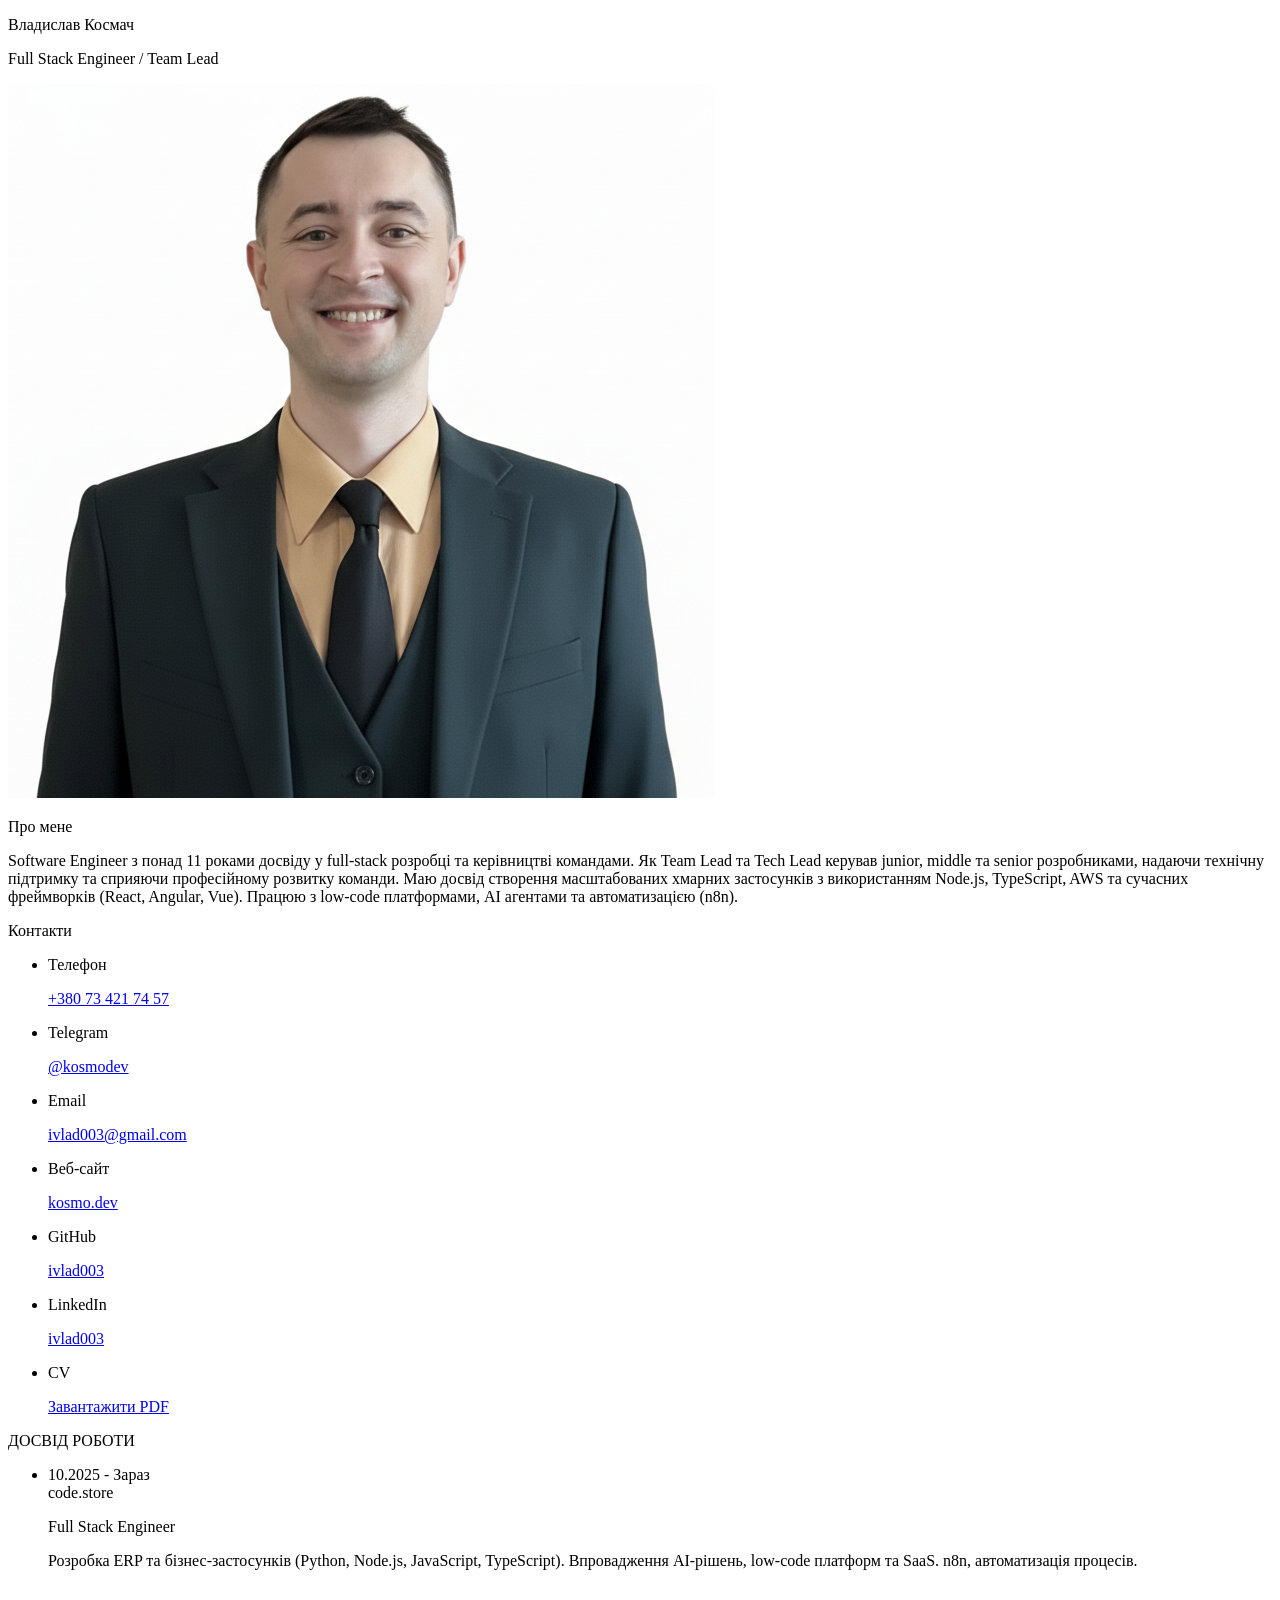
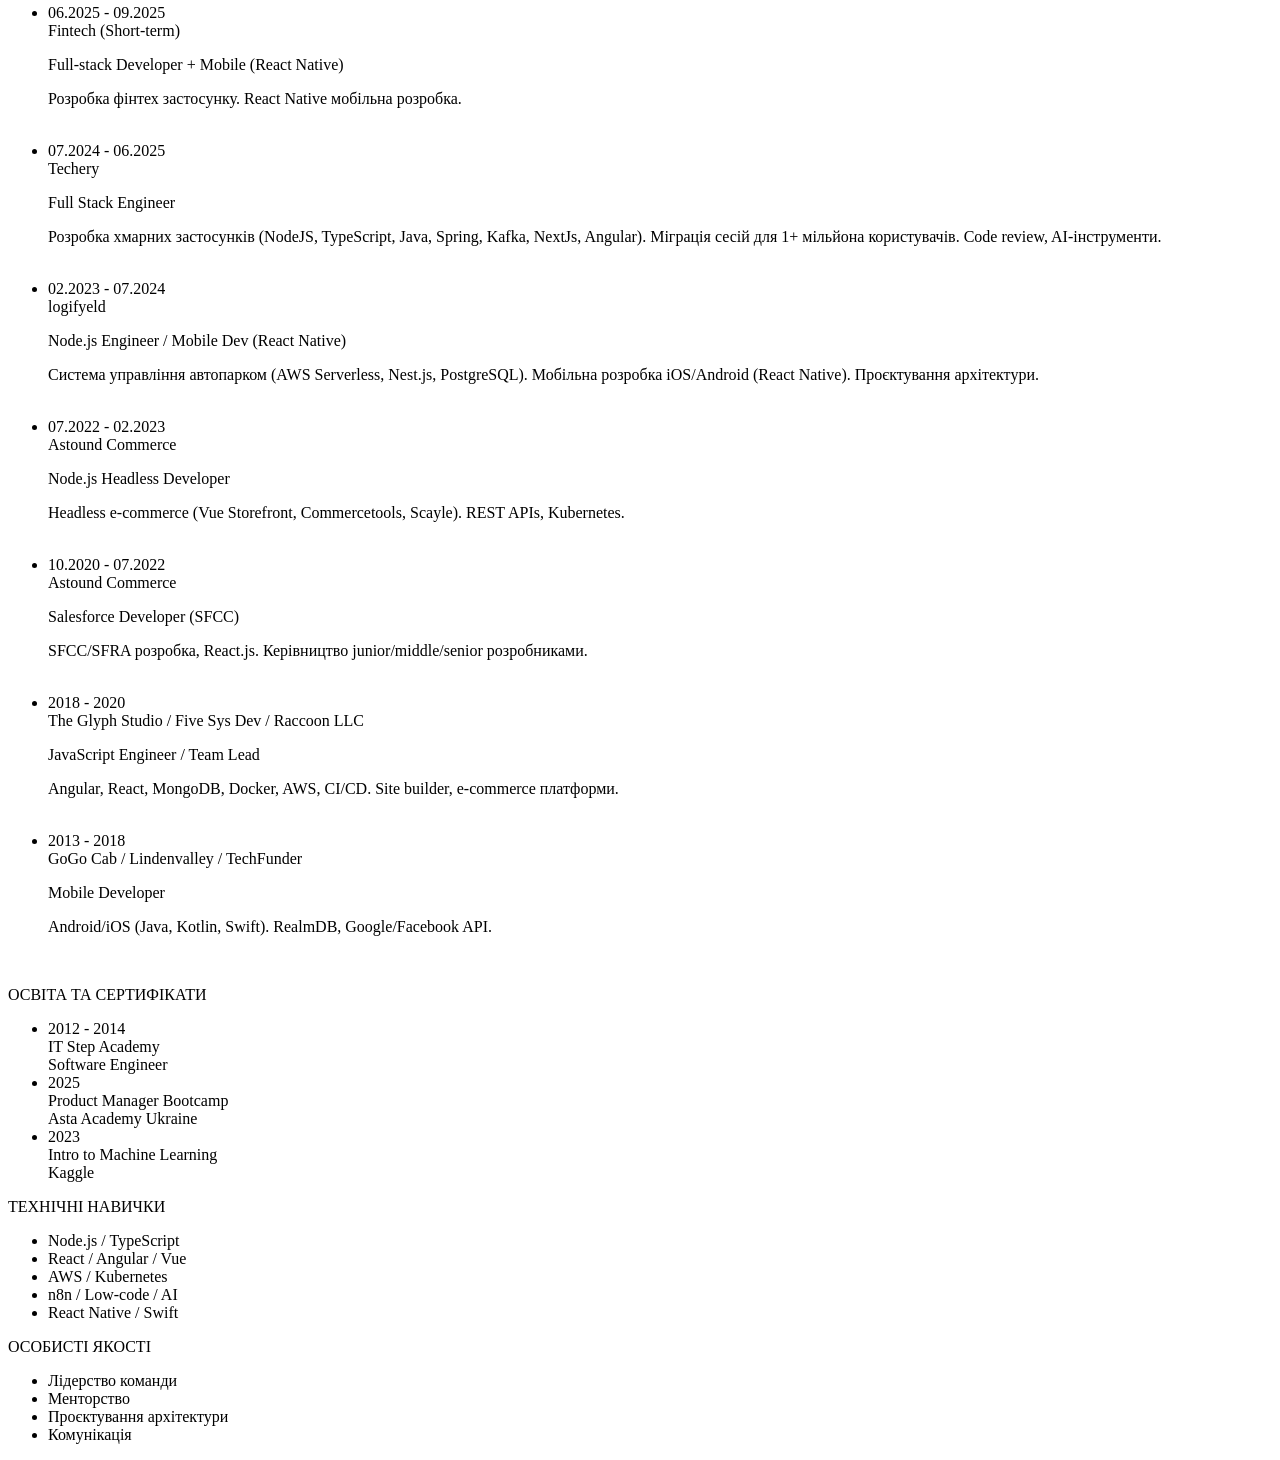
==== index.html @ b16a3bb1 "Updated cv" ====
<!DOCTYPE html>
<html lang="uk">

<head>
    <meta charset="utf-8">
    <title>Владислав Космач - Software Engineer</title>
    <link href="css/main.css" rel="stylesheet">
</head>

<body>
    <div class="resume">
        <div class="cube gray"></div>
        <div class="name">
            <p class="white roboto">Владислав Космач</p>
            <p class="profecion white roboto">Full Stack Engineer / Team Lead</p>
        </div>
        <div class="block">
            <div class="left gray">
                <img src="img/profile.png" alt="Фото">
                <p class="big white roboto">Про мене</p>
                <p class="me lightgray roboto">Software Engineer з понад 11 роками досвіду у full-stack розробці та керівництві командами.
                    Як Team Lead та Tech Lead керував junior, middle та senior розробниками, надаючи технічну підтримку та сприяючи професійному розвитку команди.
                    Маю досвід створення масштабованих хмарних застосунків з використанням Node.js, TypeScript, AWS та сучасних фреймворків (React, Angular, Vue).
                    Працюю з low-code платформами, AI агентами та автоматизацією (n8n).</p>
                <p class="big white roboto">Контакти</p>
                <ul>
                    <li>
                        <p class="lightgray roboto">Телефон</p>
                        <p class="dgray roboto"><a href="tel:+380734217457">+380 73 421 74 57</a></p>
                    </li>
                    <li>
                        <p class="lightgray roboto">Telegram</p>
                        <p class="dgray roboto"><a href="https://t.me/kosmodev">@kosmodev</a></p>
                    </li>
                    <li>
                        <p class="lightgray roboto">Email</p>
                        <p class="dgray roboto"><a href="mailto:ivlad003@gmail.com">ivlad003@gmail.com</a></p>
                    </li>
                    <li>
                        <p class="lightgray roboto">Веб-сайт</p>
                        <p class="dgray roboto"><a href="https://kosmo.dev/">kosmo.dev</a></p>
                    </li>
                    <li>
                        <p class="lightgray roboto">GitHub</p>
                        <p class="dgray roboto"><a href="https://github.com/Ivlad003">ivlad003</a></p>
                    </li>
                    <li>
                        <p class="lightgray roboto">LinkedIn</p>
                        <p class="dgray roboto"><a href="https://www.linkedin.com/in/ivlad003/">ivlad003</a></p>
                    </li>
                    <li>
                        <p class="lightgray roboto">CV</p>
                        <p class="dgray roboto"><a href="./Vladyslav_Kosmach_CV_UA.pdf" download>Завантажити PDF</a></p>
                    </li>
                </ul>
            </div>
            <div class="right">
                <div class="work">
                    <p class="head white roboto">ДОСВІД РОБОТИ</p>
                    <ul>
                        <li>
                            <div class="data white roboto">10.2025 - Зараз</div>
                            <div class="company white roboto">code.store<p class="who white roboto">Full Stack Engineer</p>
                                <p class="more lightgray roboto">
                                    Розробка ERP та бізнес-застосунків (Python, Node.js, JavaScript, TypeScript).
                                    Впровадження AI-рішень, low-code платформ та SaaS.
                                    n8n, автоматизація процесів.
                                </p>
                            </div>
                            <br>
                        </li>
                        <li>
                            <div class="data white roboto">06.2025 - 09.2025</div>
                            <div class="company white roboto">Fintech (Short-term)<p class="who white roboto">Full-stack Developer + Mobile (React Native)</p>
                                <p class="more lightgray roboto">
                                    Розробка фінтех застосунку.
                                    React Native мобільна розробка.
                                </p>
                            </div>
                            <br>
                        </li>
                        <li>
                            <div class="data white roboto">07.2024 - 06.2025</div>
                            <div class="company white roboto">Techery<p class="who white roboto">Full Stack Engineer</p>
                                <p class="more lightgray roboto">
                                    Розробка хмарних застосунків (NodeJS, TypeScript, Java, Spring, Kafka, NextJs, Angular).
                                    Міграція сесій для 1+ мільйона користувачів.
                                    Code review, AI-інструменти.
                                </p>
                            </div>
                            <br>
                        </li>
                        <li>
                            <div class="data white roboto">02.2023 - 07.2024</div>
                            <div class="company white roboto">logifyeld<p class="who white roboto">Node.js Engineer / Mobile Dev (React Native)</p>
                                <p class="more lightgray roboto">
                                    Система управління автопарком (AWS Serverless, Nest.js, PostgreSQL).
                                    Мобільна розробка iOS/Android (React Native).
                                    Проєктування архітектури.
                                </p>
                            </div>
                            <br>
                        </li>
                        <li>
                            <div class="data white roboto">07.2022 - 02.2023</div>
                            <div class="company white roboto">Astound Commerce<p class="who white roboto">Node.js Headless Developer</p>
                                <p class="more lightgray roboto">
                                    Headless e-commerce (Vue Storefront, Commercetools, Scayle).
                                    REST APIs, Kubernetes.
                                </p>
                            </div>
                            <br>
                        </li>
                        <li>
                            <div class="data white roboto">10.2020 - 07.2022</div>
                            <div class="company white roboto">Astound Commerce<p class="who white roboto">Salesforce Developer (SFCC)</p>
                                <p class="more lightgray roboto">
                                    SFCC/SFRA розробка, React.js.
                                    Керівництво junior/middle/senior розробниками.
                                </p>
                            </div>
                            <br>
                        </li>
                        <li>
                            <div class="data white roboto">2018 - 2020</div>
                            <div class="company white roboto">The Glyph Studio / Five Sys Dev / Raccoon LLC<p class="who white roboto">JavaScript Engineer / Team Lead</p>
                                <p class="more lightgray roboto">
                                    Angular, React, MongoDB, Docker, AWS, CI/CD.
                                    Site builder, e-commerce платформи.
                                </p>
                            </div>
                            <br>
                        </li>
                        <li>
                            <div class="data white roboto">2013 - 2018</div>
                            <div class="company white roboto">GoGo Cab / Lindenvalley / TechFunder<p class="who white roboto">Mobile Developer</p>
                                <p class="more lightgray roboto">
                                    Android/iOS (Java, Kotlin, Swift).
                                    RealmDB, Google/Facebook API.
                                </p>
                            </div>
                            <br>
                        </li>
                    </ul>
                </div>
                <div class="education">
                    <p class="head white roboto">ОСВІТА ТА СЕРТИФІКАТИ</p>
                    <ul>
                        <li>
                            <div class="data white roboto">2012 - 2014</div>
                            <div class="edu white roboto">IT Step Academy<br>Software Engineer</div>
                        </li>
                        <li>
                            <div class="data white roboto">2025</div>
                            <div class="edu white roboto">Product Manager Bootcamp<br>Asta Academy Ukraine</div>
                        </li>
                        <li>
                            <div class="data white roboto">2023</div>
                            <div class="edu white roboto">Intro to Machine Learning<br>Kaggle</div>
                        </li>
                    </ul>
                </div>
                <div class="skills">
                    <div class="professional">
                        <p class="white roboto">ТЕХНІЧНІ НАВИЧКИ</p>
                        <ul>
                            <li>
                                <div class="white roboto">Node.js / TypeScript</div>
                                <div class="progressbar">
                                    <div></div>
                                </div>
                            </li>
                            <li>
                                <div class="white roboto">React / Angular / Vue</div>
                                <div class="progressbar">
                                    <div></div>
                                </div>
                            </li>
                            <li>
                                <div class="white roboto">AWS / Kubernetes</div>
                                <div class="progressbar">
                                    <div></div>
                                </div>
                            </li>
                            <li>
                                <div class="white roboto">n8n / Low-code / AI</div>
                                <div class="progressbar">
                                    <div></div>
                                </div>
                            </li>
                            <li>
                                <div class="white roboto">React Native / Swift</div>
                                <div class="progressbar">
                                    <div></div>
                                </div>
                            </li>
                        </ul>
                    </div>
                    <div class="personal">
                        <p class="white roboto">ОСОБИСТІ ЯКОСТІ</p>
                        <ul>
                            <li>
                                <div class="white roboto">Лідерство команди</div>
                                <div class="progressbar">
                                    <div></div>
                                </div>
                            </li>
                            <li>
                                <div class="white roboto">Менторство</div>
                                <div class="progressbar">
                                    <div></div>
                                </div>
                            </li>
                            <li>
                                <div class="white roboto">Проєктування архітектури</div>
                                <div class="progressbar">
                                    <div></div>
                                </div>
                            </li>
                            <li>
                                <div class="white roboto">Комунікація</div>
                                <div class="progressbar">
                                    <div></div>
                                </div>
                            </li>
                        </ul>
                    </div>
                </div>
            </div>
        </div>
    </div>
</body>

</html>
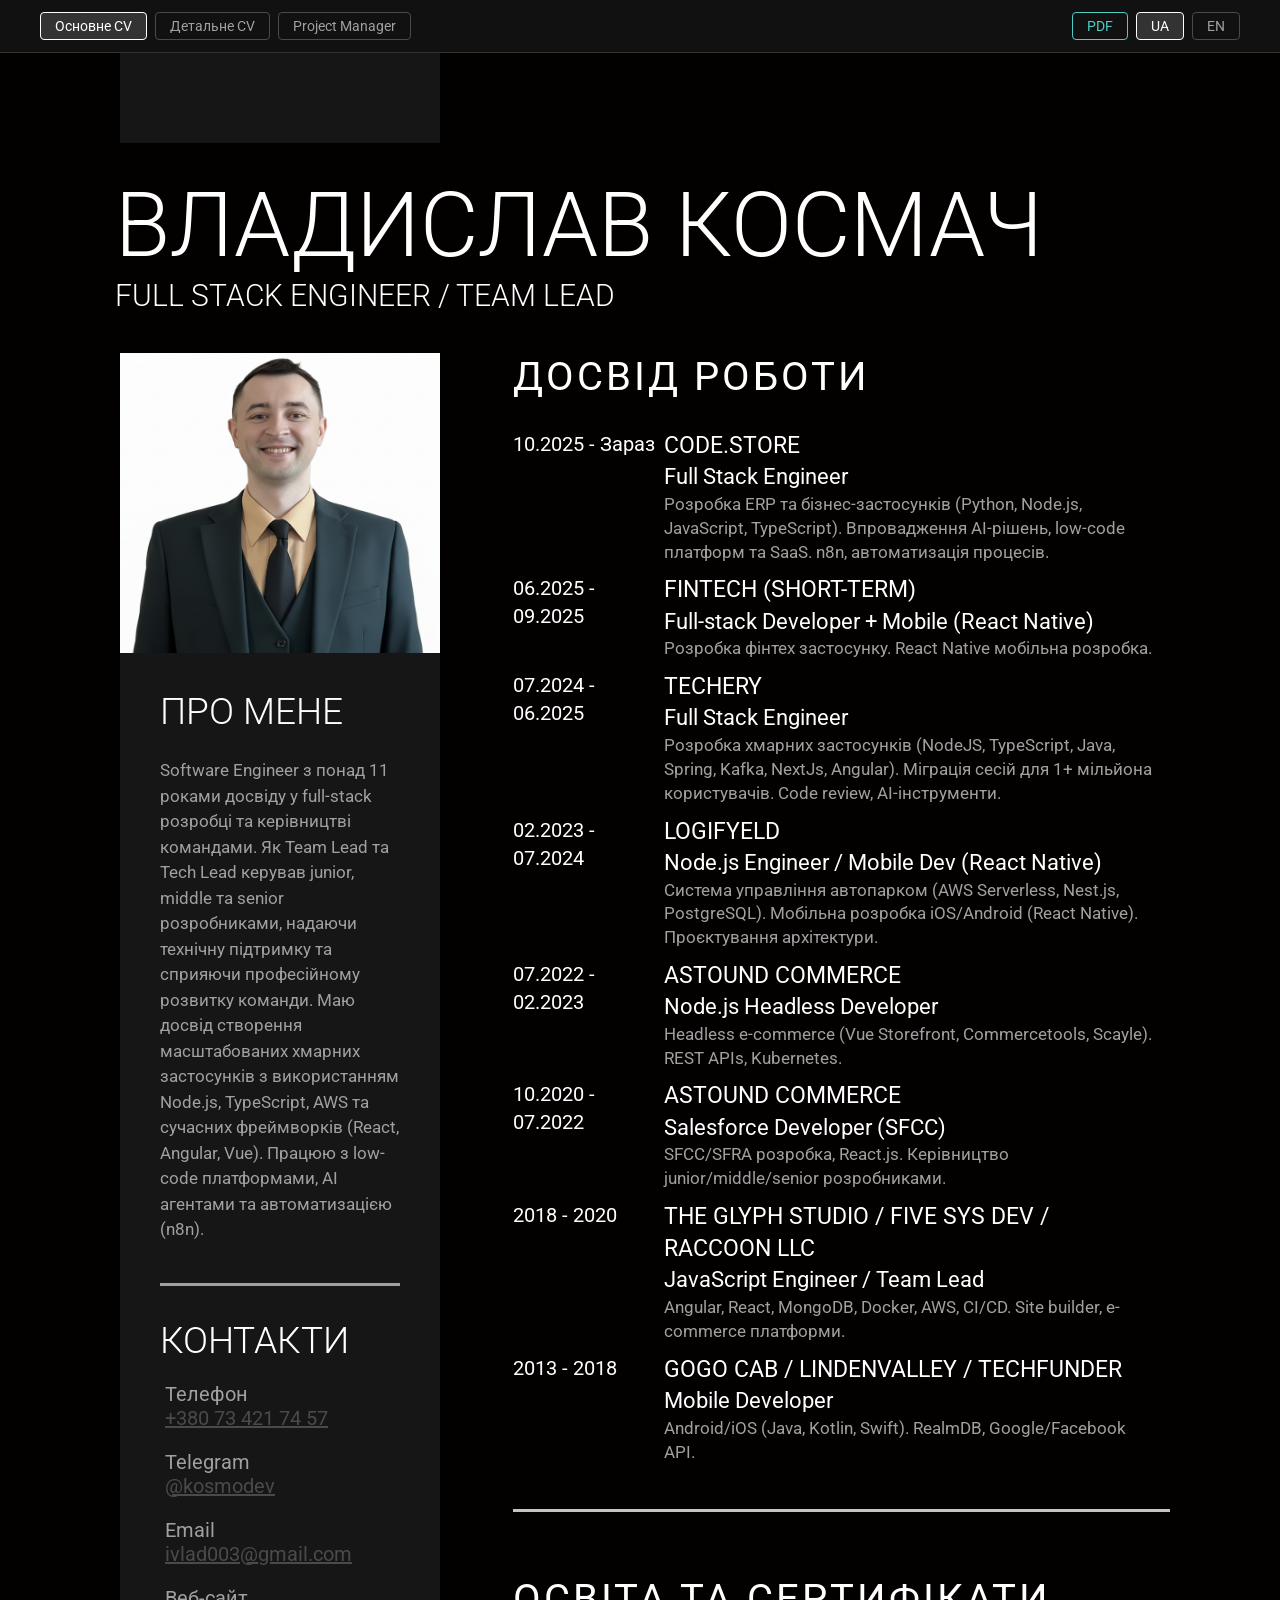
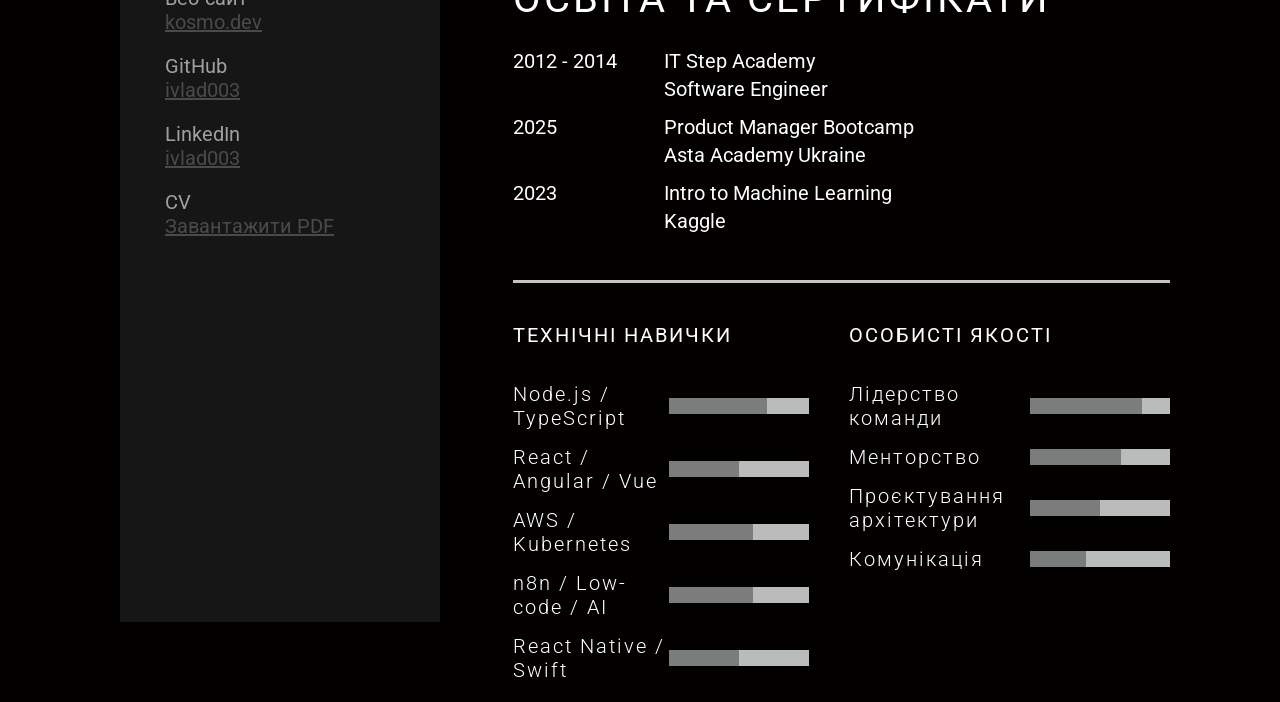
==== commit 00fcf473: "Add CV version switcher and PDF download to all pages Co-Authored-By: Claude Opus 4.6 <noreply@anthr" ====
--- a/index.html
+++ b/index.html
@@ -8,6 +8,18 @@
 </head>
 
 <body>
+    <nav class="cv-nav">
+        <div class="cv-versions">
+            <span class="active">Основне CV</span>
+            <a href="cv-ua.html">Детальне CV</a>
+            <a href="cv-vinnytsiaoblenergo.html">Project Manager</a>
+        </div>
+        <div class="cv-lang">
+            <a href="./Vladyslav_Kosmach_CV_UA.pdf" class="cv-download" download>PDF</a>
+            <span class="active">UA</span>
+            <a href="en.html">EN</a>
+        </div>
+    </nav>
     <div class="resume">
         <div class="cube gray"></div>
         <div class="name">
--- a/css/main.css
+++ b/css/main.css
@@ -0,0 +1,211 @@
+@import url("https://fonts.googleapis.com/css?family=Roboto:300,400&display=swap");
+* {
+  margin: 0;
+  padding: 0; }
+
+body {
+  background-color: #030000; }
+
+.white {
+  color: #fff; }
+
+.lightgray, .resume .block .right .work ul li .company .more a {
+  color: #a1a0a0; }
+
+.dgray, .resume .block .left a {
+  color: #4a4a4a; }
+
+.gray {
+  background-color: #161616; }
+
+.roboto {
+  font-family: 'Roboto', sans-serif; }
+
+.cv-nav {
+  display: flex;
+  justify-content: space-between;
+  align-items: center;
+  padding: 12px 40px;
+  background-color: #111;
+  border-bottom: 1px solid #333; }
+  .cv-nav .cv-versions, .cv-nav .cv-lang {
+    display: flex;
+    gap: 8px;
+    align-items: center; }
+  .cv-nav a, .cv-nav span {
+    font-family: 'Roboto', sans-serif;
+    color: #a1a0a0;
+    text-decoration: none;
+    font-size: 14px;
+    padding: 5px 14px;
+    border: 1px solid #4a4a4a;
+    border-radius: 4px;
+    transition: all 0.2s; }
+  .cv-nav a:hover {
+    color: #fff;
+    border-color: #fff; }
+  .cv-nav .active {
+    color: #fff;
+    border-color: #fff;
+    background-color: #333; }
+  .cv-nav .cv-download {
+    color: #4ecdc4;
+    border-color: #4ecdc4; }
+  .cv-nav .cv-download:hover {
+    background-color: #4ecdc4;
+    color: #111; }
+
+@media print {
+  .cv-nav { display: none; } }
+
+.resume {
+  min-width: 1250px;
+  background-color: #030000;
+  padding-bottom: 20px;
+  overflow: scroll; }
+  .resume .cube {
+    width: 320px;
+    height: 90px;
+    margin-left: 120px; }
+  .resume .name {
+    font-size: 90px;
+    font-weight: 300;
+    text-transform: uppercase;
+    padding-left: 115px;
+    padding-top: 30px; }
+    .resume .name .profecion {
+      font-size: 30px; }
+  .resume .block {
+    padding-top: 40px;
+    display: grid;
+    grid-template-columns: 35% 65%; }
+    .resume .block .left {
+      margin-left: 120px;
+      margin-bottom: 60px;
+      width: 320px; }
+      .resume .block .left img {
+        height: 300px;
+        width: 320px; }
+      .resume .block .left p {
+        margin-left: 40px;
+        margin-right: 40px;
+        font-weight: 400; }
+      .resume .block .left .big {
+        font-weight: 300;
+        font-size: 37px;
+        text-transform: uppercase;
+        padding-top: 33px;
+        padding-bottom: 20px; }
+      .resume .block .left .me {
+        line-height: 1.5;
+        padding-top: 5px;
+        font-size: 17px;
+        padding-bottom: 40px;
+        border-bottom: 3px solid #a1a0a0; }
+      .resume .block .left ul {
+        padding-bottom: 60px;
+        list-style: none; }
+        .resume .block .left ul li {
+          font-size: 20px;
+          padding-bottom: 20px;
+          padding-left: 5px; }
+    .resume .block .right {
+      margin-left: 65px; }
+      .resume .block .right .work .head {
+        font-size: 40px;
+        font-weight: 400;
+        letter-spacing: 3px;
+        padding-bottom: 30px; }
+      .resume .block .right .work ul {
+        border-bottom: 3px solid #c4c4c4;
+        margin-right: 110px;
+        padding-bottom: 35px; }
+        .resume .block .right .work ul li {
+          padding-bottom: 10px;
+          display: flex;
+          line-height: 1.4; }
+          .resume .block .right .work ul li .data {
+            font-size: 20px;
+            width: 23%; }
+          .resume .block .right .work ul li .company {
+            width: 75%;
+            font-size: 23px;
+            text-transform: uppercase; }
+            .resume .block .right .work ul li .company .who {
+              font-size: 22px;
+              text-transform: none; }
+            .resume .block .right .work ul li .company .more {
+              font-size: 17px;
+              text-transform: none; }
+      .resume .block .right .education .head {
+        font-size: 40px;
+        font-weight: 400;
+        letter-spacing: 3px;
+        padding-top: 63px;
+        padding-bottom: 25px; }
+      .resume .block .right .education ul {
+        border-bottom: 3px solid #c4c4c4;
+        margin-right: 110px;
+        padding-bottom: 35px; }
+        .resume .block .right .education ul li {
+          padding-bottom: 10px;
+          display: flex;
+          line-height: 1.4; }
+          .resume .block .right .education ul li .data {
+            font-size: 20px;
+            width: 23%; }
+          .resume .block .right .education ul li .edu {
+            font-size: 20px; }
+      .resume .block .right .skills {
+        display: grid;
+        grid-template-columns: 45% 55%;
+        margin-right: 110px; }
+        .resume .block .right .skills p {
+          font-size: 20px;
+          font-weight: 400;
+          letter-spacing: 2px;
+          padding-top: 40px;
+          padding-bottom: 20px; }
+        .resume .block .right .skills ul {
+          list-style: none; }
+          .resume .block .right .skills ul li {
+            font-size: 20px;
+            font-weight: 300;
+            letter-spacing: 2px;
+            padding-top: 15px;
+            display: flex;
+            align-items: center;
+            justify-content: space-between; }
+            .resume .block .right .skills ul li .progressbar {
+              background-color: #babcbc;
+              height: 16px;
+              width: 100%;
+              max-width: 140px;
+              min-width: 140px; }
+              .resume .block .right .skills ul li .progressbar > div {
+                background-color: #7b7c7c;
+                width: 40%;
+                height: 100%; }
+        .resume .block .right .skills .professional li:nth-child(1) .progressbar > div {
+          width: 70%; }
+        .resume .block .right .skills .professional li:nth-child(2) .progressbar > div {
+          width: 50%; }
+        .resume .block .right .skills .professional li:nth-child(3) .progressbar > div {
+          width: 60%; }
+        .resume .block .right .skills .professional li:nth-child(4) .progressbar > div {
+          width: 60%; }
+        .resume .block .right .skills .professional li:nth-child(5) .progressbar > div {
+          width: 50%; }
+        .resume .block .right .skills .personal {
+          margin-left: 40px; }
+          .resume .block .right .skills .personal li:nth-child(1) .progressbar > div {
+            width: 80%; }
+          .resume .block .right .skills .personal li:nth-child(2) .progressbar > div {
+            width: 65%; }
+          .resume .block .right .skills .personal li:nth-child(3) .progressbar > div {
+            width: 50%; }
+          .resume .block .right .skills .personal li:nth-child(4) .progressbar > div {
+            width: 40%; }
+    @media (max-width: 599px) {
+      .resume .block {
+        display: flex; } }
